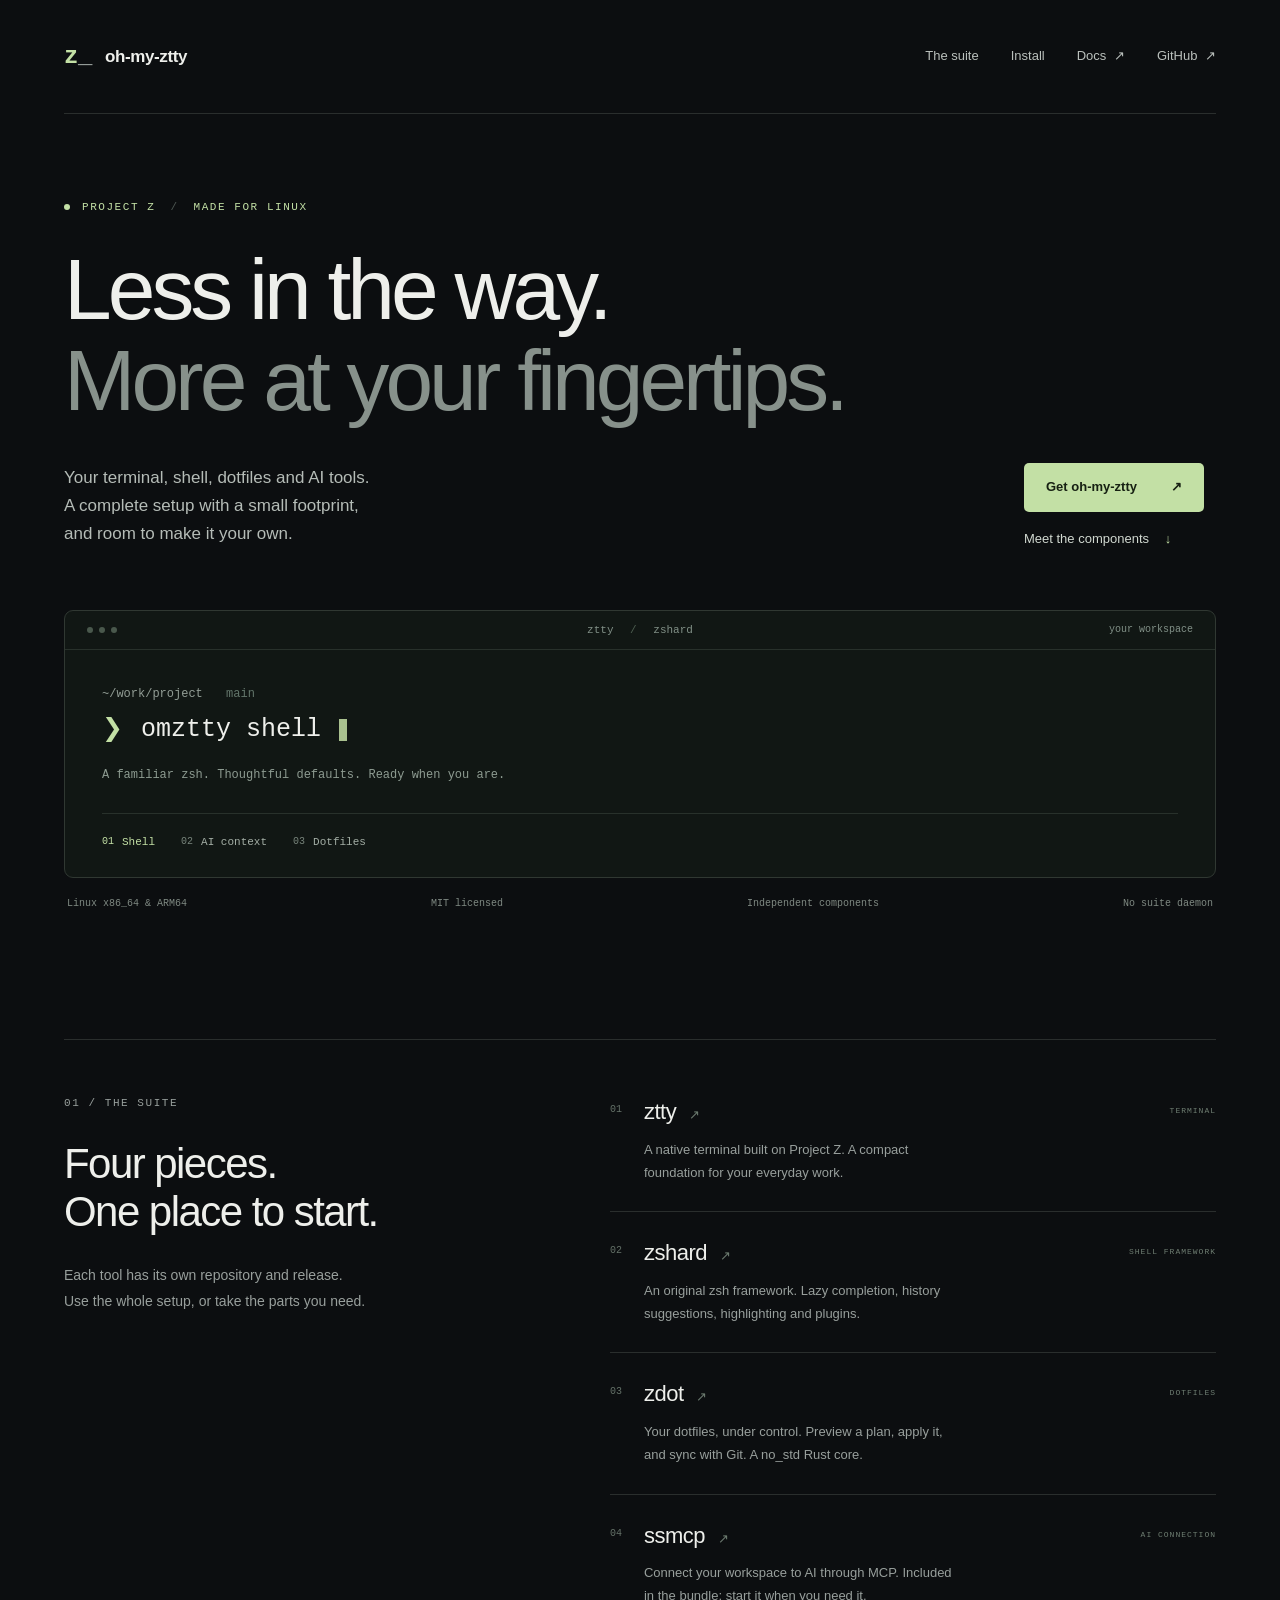
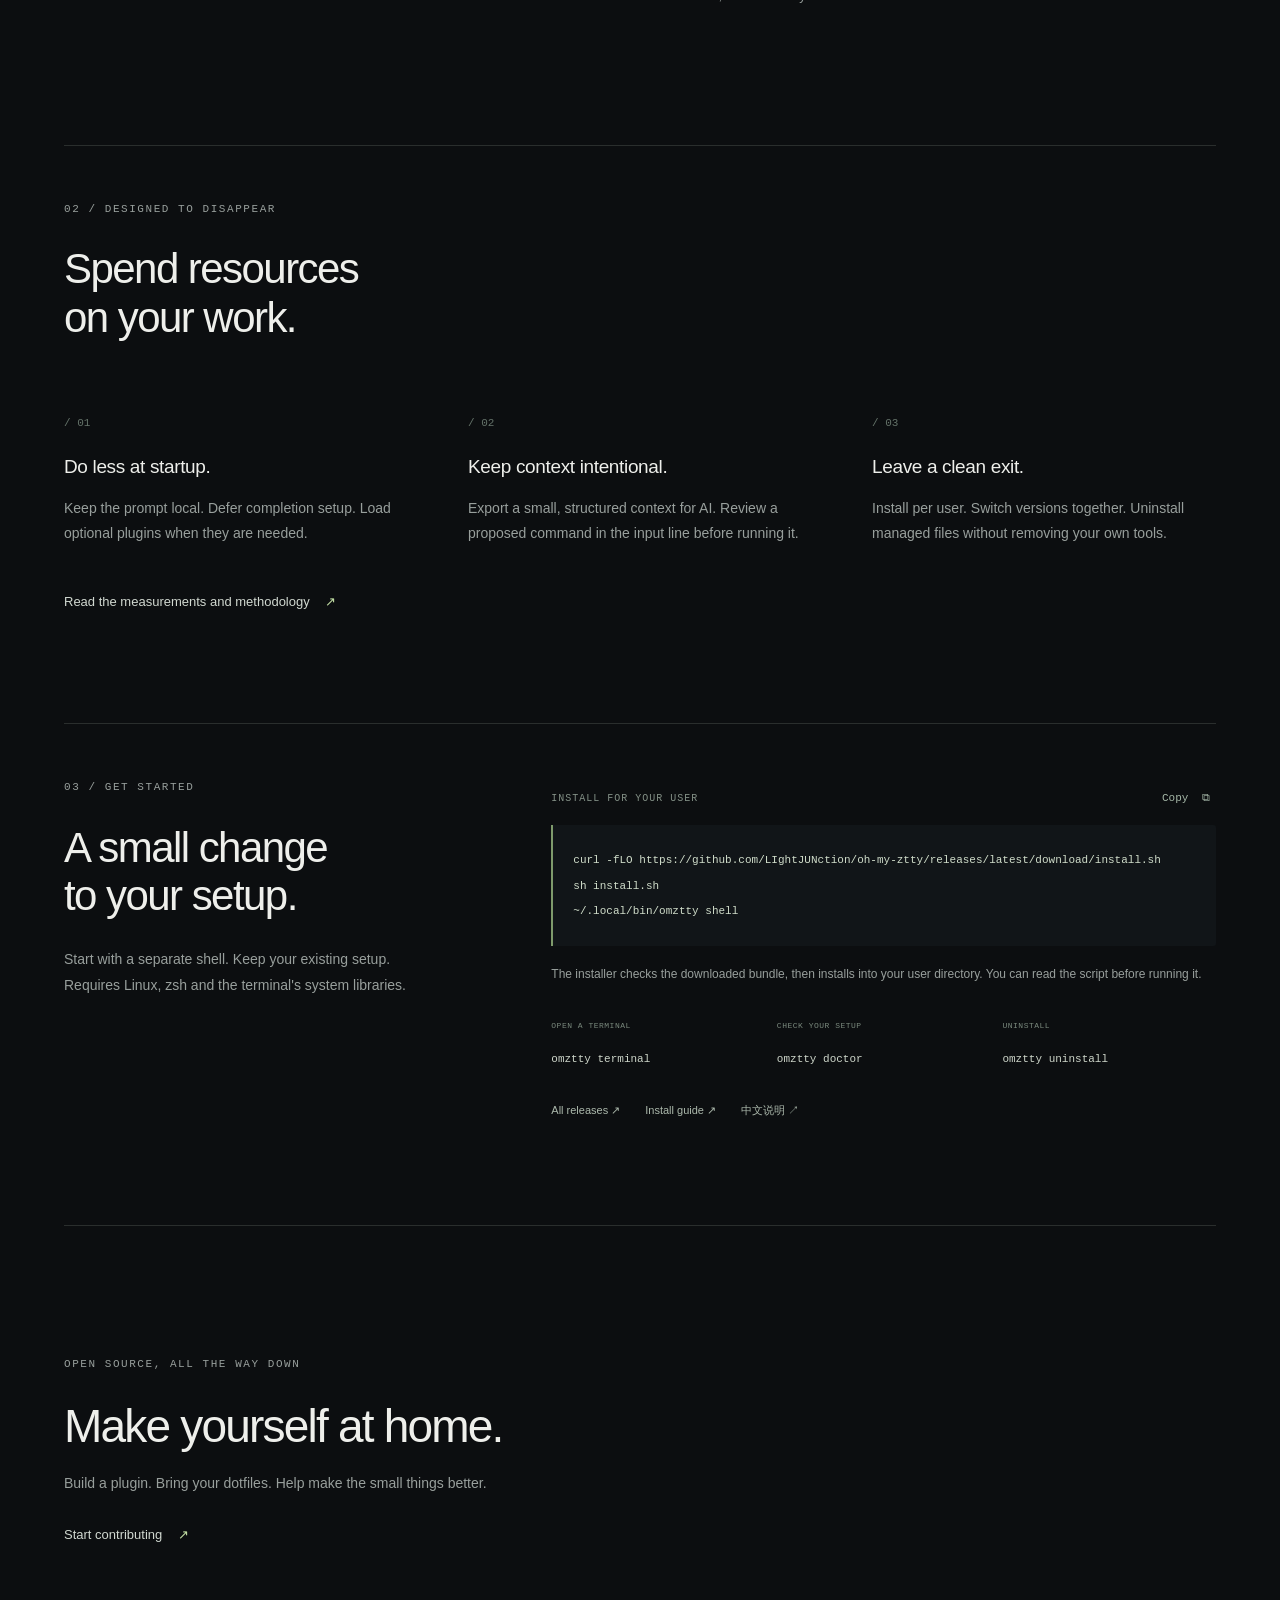
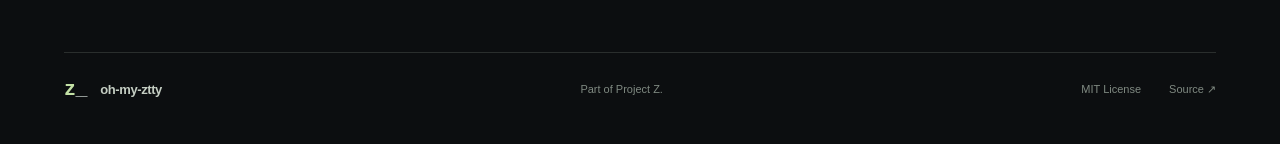
==== site/index.html @ bc2c0ed3 "feat: assemble versioned terminal suite with safe installer and website" ====
<!doctype html>
<html lang="en">
<head>
  <meta charset="utf-8">
  <meta name="viewport" content="width=device-width,initial-scale=1">
  <meta name="description" content="A complete, lean Linux terminal environment. ztty, zshard, zdot and ssmcp, assembled with care. Open source. Built on Project Z.">
  <meta name="theme-color" content="#0c0e10">
  <meta property="og:title" content="oh-my-ztty — Less in the way.">
  <meta property="og:description" content="Your terminal, shell, dotfiles and AI tools. One considered Linux setup.">
  <title>oh-my-ztty — Less in the way.</title>
  <link rel="icon" href="./favicon.svg" type="image/svg+xml">
  <link rel="stylesheet" href="./style.css">
  <script src="./app.js" defer></script>
</head>
<body>
<a class="skip" href="#main">Skip to content</a>
<div class="container">
  <header>
    <a class="brand" href="#" aria-label="oh-my-ztty home"><span class="mark" aria-hidden="true">z<span>_</span></span>oh-my-ztty</a>
    <nav aria-label="Main navigation">
      <a href="#components">The suite</a>
      <a href="#install">Install</a>
      <a href="https://github.com/LIghtJUNction/oh-my-ztty/tree/main/docs">Docs <span aria-hidden="true">↗</span></a>
      <a class="github" href="https://github.com/LIghtJUNction/oh-my-ztty">GitHub <span aria-hidden="true">↗</span></a>
    </nav>
  </header>
  <main id="main">
    <section class="hero" aria-labelledby="hero-title">
      <div class="eyebrow"><span class="status-dot"></span> PROJECT Z <span class="slash">/</span> MADE FOR LINUX</div>
      <h1 id="hero-title">Less in the way.<br><span>More at your fingertips.</span></h1>
      <div class="hero-bottom">
        <p class="lead">Your terminal, shell, dotfiles and AI tools.<br>A complete setup with a small footprint,<br>and room to make it your own.</p>
        <div class="hero-actions"><a class="button primary" href="#install">Get oh-my-ztty <span aria-hidden="true">↗</span></a><a class="text-link" href="#components">Meet the components <span aria-hidden="true">↓</span></a></div>
      </div>
      <div class="terminal" aria-label="Example terminal workflow">
        <div class="terminal-bar"><span><i></i><i></i><i></i></span><span>ztty <b>/</b> zshard</span><span class="terminal-tag">your workspace</span></div>
        <div class="terminal-body">
          <div class="terminal-label">~/work/project <span>main</span></div>
          <div class="terminal-line"><span class="prompt">❯</span><span id="demo-command">omztty shell</span><span class="cursor" aria-hidden="true"></span></div>
          <p id="demo-description">A familiar zsh. Thoughtful defaults. Ready when you are.</p>
          <div class="terminal-tabs" role="group" aria-label="Explore example workflows">
            <button type="button" aria-pressed="true" data-demo="shell">01 <span>Shell</span></button>
            <button type="button" aria-pressed="false" data-demo="ai">02 <span>AI context</span></button>
            <button type="button" aria-pressed="false" data-demo="dots">03 <span>Dotfiles</span></button>
          </div>
        </div>
      </div>
      <div class="micro-row"><span>Linux x86_64 &amp; ARM64</span><span>MIT licensed</span><span>Independent components</span><span>No suite daemon</span></div>
    </section>

    <section id="components" class="section" aria-labelledby="suite-title">
      <div class="section-heading"><p class="eyebrow">01 / THE SUITE</p><h2 id="suite-title">Four pieces.<br>One place to start.</h2><p>Each tool has its own repository and release.<br>Use the whole setup, or take the parts you need.</p></div>
      <div class="component-list">
        <a class="component" href="https://github.com/LIghtJUNction/ztty"><span class="component-num">01</span><div><h3>ztty <span>↗</span></h3><p>A native terminal built on Project Z. A compact foundation for your everyday work.</p></div><span class="component-kind">TERMINAL</span></a>
        <a class="component" href="https://github.com/LIghtJUNction/zshard"><span class="component-num">02</span><div><h3>zshard <span>↗</span></h3><p>An original zsh framework. Lazy completion, history suggestions, highlighting and plugins.</p></div><span class="component-kind">SHELL FRAMEWORK</span></a>
        <a class="component" href="https://github.com/LIghtJUNction/zdot"><span class="component-num">03</span><div><h3>zdot <span>↗</span></h3><p>Your dotfiles, under control. Preview a plan, apply it, and sync with Git. A no_std Rust core.</p></div><span class="component-kind">DOTFILES</span></a>
        <a class="component" href="https://github.com/LIghtJUNction/ssmcp"><span class="component-num">04</span><div><h3>ssmcp <span>↗</span></h3><p>Connect your workspace to AI through MCP. Included in the bundle; start it when you need it.</p></div><span class="component-kind">AI CONNECTION</span></a>
      </div>
    </section>

    <section class="section principles" aria-labelledby="principles-title">
      <div class="section-heading"><p class="eyebrow">02 / DESIGNED TO DISAPPEAR</p><h2 id="principles-title">Spend resources<br>on your work.</h2></div>
      <div class="principle-grid">
        <article><span class="small-index">/ 01</span><h3>Do less at startup.</h3><p>Keep the prompt local. Defer completion setup. Load optional plugins when they are needed.</p></article>
        <article><span class="small-index">/ 02</span><h3>Keep context intentional.</h3><p>Export a small, structured context for AI. Review a proposed command in the input line before running it.</p></article>
        <article><span class="small-index">/ 03</span><h3>Leave a clean exit.</h3><p>Install per user. Switch versions together. Uninstall managed files without removing your own tools.</p></article>
      </div>
      <a class="text-link evidence-link" href="https://github.com/LIghtJUNction/oh-my-ztty/blob/main/docs/performance.md">Read the measurements and methodology <span aria-hidden="true">↗</span></a>
    </section>

    <section class="section install-section" id="install" aria-labelledby="install-title">
      <div class="section-heading"><p class="eyebrow">03 / GET STARTED</p><h2 id="install-title">A small change<br>to your setup.</h2><p>Start with a separate shell. Keep your existing setup.<br>Requires Linux, zsh and the terminal's system libraries.</p></div>
      <div class="install-content">
        <div class="install-top"><span>INSTALL FOR YOUR USER</span><button class="copy" type="button" data-copy="install-command" aria-label="Copy installation commands">Copy <span aria-hidden="true">⧉</span></button></div>
        <pre id="install-command"><code>curl -fLO https://github.com/LIghtJUNction/oh-my-ztty/releases/latest/download/install.sh
sh install.sh
~/.local/bin/omztty shell</code></pre>
        <p class="install-note">The installer checks the downloaded bundle, then installs into your user directory. You can read the script before running it.</p>
        <div class="quick-commands">
          <div><span>OPEN A TERMINAL</span><code>omztty terminal</code></div>
          <div><span>CHECK YOUR SETUP</span><code>omztty doctor</code></div>
          <div><span>UNINSTALL</span><code>omztty uninstall</code></div>
        </div>
        <div class="install-links"><a href="https://github.com/LIghtJUNction/oh-my-ztty/releases">All releases ↗</a><a href="https://github.com/LIghtJUNction/oh-my-ztty/blob/main/docs/installation.md">Install guide ↗</a><a href="https://github.com/LIghtJUNction/oh-my-ztty/blob/main/README.zh-CN.md">中文说明 ↗</a></div>
        <p class="visually-hidden" id="copy-status" role="status" aria-live="polite"></p>
      </div>
    </section>

    <section class="closing"><p class="eyebrow">OPEN SOURCE, ALL THE WAY DOWN</p><h2>Make yourself at home.</h2><p>Build a plugin. Bring your dotfiles. Help make the small things better.</p><a class="text-link" href="https://github.com/LIghtJUNction/oh-my-ztty/blob/main/CONTRIBUTING.md">Start contributing <span aria-hidden="true">↗</span></a></section>
  </main>
  <footer><a class="brand" href="#"><span class="mark" aria-hidden="true">z<span>_</span></span>oh-my-ztty</a><span>Part of Project Z.</span><div><a href="https://github.com/LIghtJUNction/oh-my-ztty/blob/main/LICENSE">MIT License</a><a href="https://github.com/LIghtJUNction/oh-my-ztty">Source ↗</a></div></footer>
</div>
</body>
</html>
---- site/style.css ----
:root{color-scheme:dark;--bg:#0c0e10;--panel:#111518;--fg:#eeefeb;--muted:#989f9c;--accent:#c3e0a5;--line:#2a2e2d;--mono:ui-monospace,SFMono-Regular,Consolas,"Liberation Mono",monospace}
*{box-sizing:border-box}html{scroll-behavior:smooth;scroll-padding-top:36px}body{margin:0;background:var(--bg);color:var(--fg);font:16px/1.6 -apple-system,BlinkMacSystemFont,"Segoe UI",sans-serif;-webkit-font-smoothing:antialiased}a{color:inherit;text-decoration:none}button{font:inherit}button,a{-webkit-tap-highlight-color:transparent}a:focus-visible,button:focus-visible{outline:2px solid var(--accent);outline-offset:6px}.container{max-width:1280px;margin:auto;padding:0 64px}.skip{position:absolute;top:0;left:32px;transform:translateY(-120%);padding:12px 20px;background:var(--accent);color:var(--bg);z-index:10}.skip:focus{transform:translateY(0)}header{height:114px;display:flex;align-items:center;justify-content:space-between;border-bottom:1px solid var(--line)}.brand{display:flex;gap:13px;align-items:center;font-size:17px;font-weight:650;letter-spacing:-.4px}.mark{font:600 24px/1 var(--mono);color:var(--accent)}.mark span{color:var(--muted)}nav{display:flex;gap:32px;font-size:13px;color:#bac0bc}nav a:hover{color:var(--fg)}nav span{margin-left:4px}.hero{padding-top:85px}.eyebrow{font:11px/1.5 var(--mono);font-weight:500;letter-spacing:1.55px;color:var(--muted);margin:0 0 28px}.hero .eyebrow{display:flex;align-items:center;gap:12px;color:var(--accent)}.status-dot{width:6px;height:6px;border-radius:50%;background:var(--accent);display:inline-block}.slash{color:#4e5753;margin:0 3px}h1{font-size:clamp(48px,6.7vw,88px);line-height:1.07;letter-spacing:-4px;font-weight:470;margin:0}h1 span{color:#87918b}.hero-bottom{display:flex;justify-content:space-between;align-items:center;margin-top:36px}.lead{font-size:17px;color:#b5bcb7;line-height:1.65;margin:0}.hero-actions{display:flex;flex-direction:column;align-items:flex-start;gap:17px;padding-right:12px}.button{display:inline-flex;justify-content:space-between;align-items:center;gap:34px;padding:14px 22px;border-radius:5px;font-size:13px;font-weight:650}.primary{background:var(--accent);color:#172113}.primary:hover{background:#d1edb5}.text-link{font-size:13px;color:#d1d8d0}.text-link span{margin-left:12px;color:var(--accent)}.text-link:hover{color:var(--accent)}.terminal{margin-top:60px;border:1px solid #303832;border-radius:9px;overflow:hidden;background:#111714}.terminal-bar{padding:13px 22px;display:flex;align-items:center;justify-content:space-between;gap:10px;border-bottom:1px solid #28312b;font:11px var(--mono);color:#819087}.terminal-bar>span:first-child{display:flex;gap:6px;flex:1}.terminal-bar>span:last-child{flex:1;text-align:right}.terminal-bar i{width:6px;height:6px;border-radius:50%;background:#49584c}.terminal-bar b{font-weight:400;color:#4e5f51;margin:0 10px}.terminal-tag{font-size:10px}.terminal-body{padding:37px 37px 22px;min-height:215px}.terminal-label{font:12px var(--mono);color:#929d95}.terminal-label>span{color:#63766b;margin-left:16px}.terminal-line{display:flex;gap:18px;align-items:center;font:clamp(17px,2vw,25px)/1.6 var(--mono);margin-top:9px;min-height:40px}.prompt{color:var(--accent)}.cursor{display:inline-block;width:8px;height:22px;background:var(--accent);opacity:.85}.terminal-body>p{font:12px/1.7 var(--mono);color:#8d9b91;margin:15px 0 27px;min-height:21px}.terminal-tabs{display:flex;gap:26px;border-top:1px solid #28312b;padding-top:16px}.terminal-tabs button{border:0;background:transparent;color:#77847b;font:10px/1.6 var(--mono);cursor:pointer;display:flex;gap:8px;padding:4px 0}.terminal-tabs button span{color:#a4afa6;font-size:11px}.terminal-tabs button[aria-pressed=true],.terminal-tabs button[aria-pressed=true] span{color:var(--accent)}.micro-row{display:flex;justify-content:space-between;color:#7f8982;font:10px var(--mono);padding:20px 3px}.section{margin-top:110px;padding-top:55px;border-top:1px solid var(--line);display:grid;grid-template-columns:1fr 1.26fr;gap:65px}.section-heading h2,h2{font-size:42px;line-height:1.16;font-weight:450;letter-spacing:-1.55px;margin:0 0 26px}.section-heading>p:last-child{color:var(--muted);font-size:14px;line-height:1.85}.component{display:flex;gap:22px;align-items:flex-start;padding:27px 0;border-bottom:1px solid var(--line)}.component:first-child{padding-top:3px}.component:last-child{border-bottom:0}.component-num{font:10px var(--mono);color:#647168;padding-top:6px}.component h3{font-size:22px;line-height:1.3;font-weight:500;letter-spacing:-.5px;margin:0 0 12px}.component h3>span{font-size:13px;color:#6c7b6f;margin-left:7px}.component:hover h3,.component:hover h3>span{color:var(--accent)}.component p{font-size:13px;color:var(--muted);line-height:1.75;margin:0;max-width:310px}.component-kind{font:8px/1.6 var(--mono);letter-spacing:1px;color:#6f7e72;white-space:nowrap;margin-left:auto;padding-top:7px;min-width:74px;text-align:right}.principles{grid-template-columns:1fr}.principle-grid{display:grid;grid-template-columns:repeat(3,1fr);gap:60px}.small-index{color:#647269;font:11px var(--mono)}.principle-grid h3{font-size:19px;font-weight:450;letter-spacing:-.35px;margin:19px 0 13px}.principle-grid p{font-size:14px;line-height:1.85;color:var(--muted);margin:0}.principles .section-heading h2{margin-bottom:0}.evidence-link{margin-top:-20px}.install-section{grid-template-columns:.9fr 1.4fr;gap:60px}.install-content{padding-top:7px;min-width:0}.install-top{display:flex;justify-content:space-between;align-items:center;color:#849187;font:10px var(--mono);letter-spacing:1px}.copy{background:transparent;border:0;color:#a6b8a8;font:11px var(--mono);cursor:pointer;padding:6px;letter-spacing:0}.copy:hover{color:var(--accent)}.copy span{margin-left:7px}pre{margin:15px 0 18px;padding:22px 20px;background:var(--panel);border-left:2px solid #7e9a6b;border-radius:0 3px 3px 0;overflow-x:auto;white-space:pre-wrap;overflow-wrap:anywhere}pre code{font:11px/2 var(--mono);color:#d0ddca}.install-note{font-size:12px;color:var(--muted);line-height:1.8}.quick-commands{display:grid;grid-template-columns:repeat(3,1fr);gap:12px;margin:35px 0 32px}.quick-commands span{display:block;font:8px/1.5 var(--mono);letter-spacing:.5px;color:#7a897d;margin-bottom:12px}.quick-commands code{font:11px var(--mono);color:#ced6ca}.install-links{display:flex;gap:25px;font-size:11px;color:#acb9ac}.install-links a:hover{color:var(--accent)}.closing{padding:130px 0 105px;border-top:1px solid var(--line);margin-top:105px}.closing h2{font-size:46px;letter-spacing:-1.8px;margin:0 0 18px}.closing p:not(.eyebrow){font-size:14px;color:var(--muted);margin:0 0 27px}footer{padding:27px 0 42px;border-top:1px solid var(--line);display:flex;align-items:center;justify-content:space-between;color:#7f8981;font-size:11px}footer .brand{color:#c4cdc2;font-size:13px}footer .mark{font-size:20px}footer>div{display:flex;gap:28px}.visually-hidden{position:absolute;width:1px;height:1px;padding:0;margin:-1px;overflow:hidden;clip:rect(0,0,0,0);white-space:nowrap;border:0}
@media(min-width:1440px){.container{max-width:1320px;padding:0 70px}.hero{padding-top:100px}h1{font-size:88px}}
@media(max-width:1000px){.container{padding:0 36px}header{height:94px}h1{letter-spacing:-2.8px}.hero{padding-top:65px}.section{gap:38px;grid-template-columns:1fr 1.35fr}.component-kind{display:none}.principles{grid-template-columns:1fr}.principle-grid{gap:30px}.install-section{grid-template-columns:1fr;gap:22px}.install-section .section-heading br{display:none}.quick-commands{max-width:540px}nav{gap:22px}.terminal-body{padding:32px 28px 18px}}
@media(max-width:640px){.container{padding:0 23px}header{height:86px}.brand{font-size:15px;gap:9px}.mark{font-size:22px}nav{gap:18px;font-size:12px}nav>a:first-child,nav>a:nth-child(3){display:none}.hero{padding-top:58px}.hero .eyebrow{font-size:9px;letter-spacing:1.3px;margin-bottom:28px}h1{font-size:49px;line-height:1.08;letter-spacing:-2.4px}h1 span{font-size:44px}.hero-bottom{display:block;margin-top:28px}.lead{font-size:15px}.hero-actions{margin-top:28px;flex-direction:row;align-items:center;gap:20px}.button{font-size:12px;gap:18px;padding:13px 17px}.hero-actions .text-link{font-size:11px;max-width:104px;line-height:1.5}.hero-actions .text-link span{margin-left:5px}.terminal{margin-top:40px}.terminal-bar{padding:12px 15px;font-size:10px}.terminal-tag{visibility:hidden;font-size:8px}.terminal-body{padding:26px 18px 15px;min-height:230px}.terminal-label{font-size:10px}.terminal-line{font-size:16px;gap:12px}.cursor{width:6px;height:17px}.terminal-body>p{font-size:10px;min-height:34px;line-height:1.7}.terminal-tabs{gap:22px}.terminal-tabs button,.terminal-tabs button span{font-size:9px}.micro-row{flex-wrap:wrap;justify-content:flex-start;gap:12px 24px;font-size:9px;line-height:1.7;padding-top:16px}.section{margin-top:72px;padding-top:38px;display:block}.section-heading h2,h2{font-size:36px;letter-spacing:-1.3px}.section-heading .eyebrow{font-size:9px;margin-bottom:22px}.section-heading>p:last-child{font-size:13px}.component-list{margin-top:38px}.component{gap:18px;padding:25px 0}.component h3{font-size:22px}.component p{font-size:13px;max-width:100%}.component-num{padding-top:7px}.principle-grid{display:block;margin-top:38px}.principle-grid article{margin-bottom:33px}.principle-grid h3{margin:10px 0 10px;font-size:20px}.principle-grid p{font-size:13px;max-width:350px}.evidence-link{display:block;margin-top:36px;font-size:12px}.install-content{margin-top:27px}.quick-commands{gap:9px}.quick-commands span{font-size:7px}.quick-commands code{font-size:9px}.install-links{font-size:10px;gap:18px;flex-wrap:wrap}pre{padding:17px 15px}pre code{font-size:10px;line-height:2}.closing{padding:74px 0;margin-top:78px}.closing .eyebrow{font-size:9px}.closing h2{font-size:35px;letter-spacing:-1.2px}.closing p:not(.eyebrow){font-size:13px;max-width:300px}footer{flex-wrap:wrap;gap:24px;padding:28px 0 32px}footer>span{display:none}footer>div{font-size:10px;gap:20px}}
@media(prefers-reduced-motion:reduce){html{scroll-behavior:auto}}
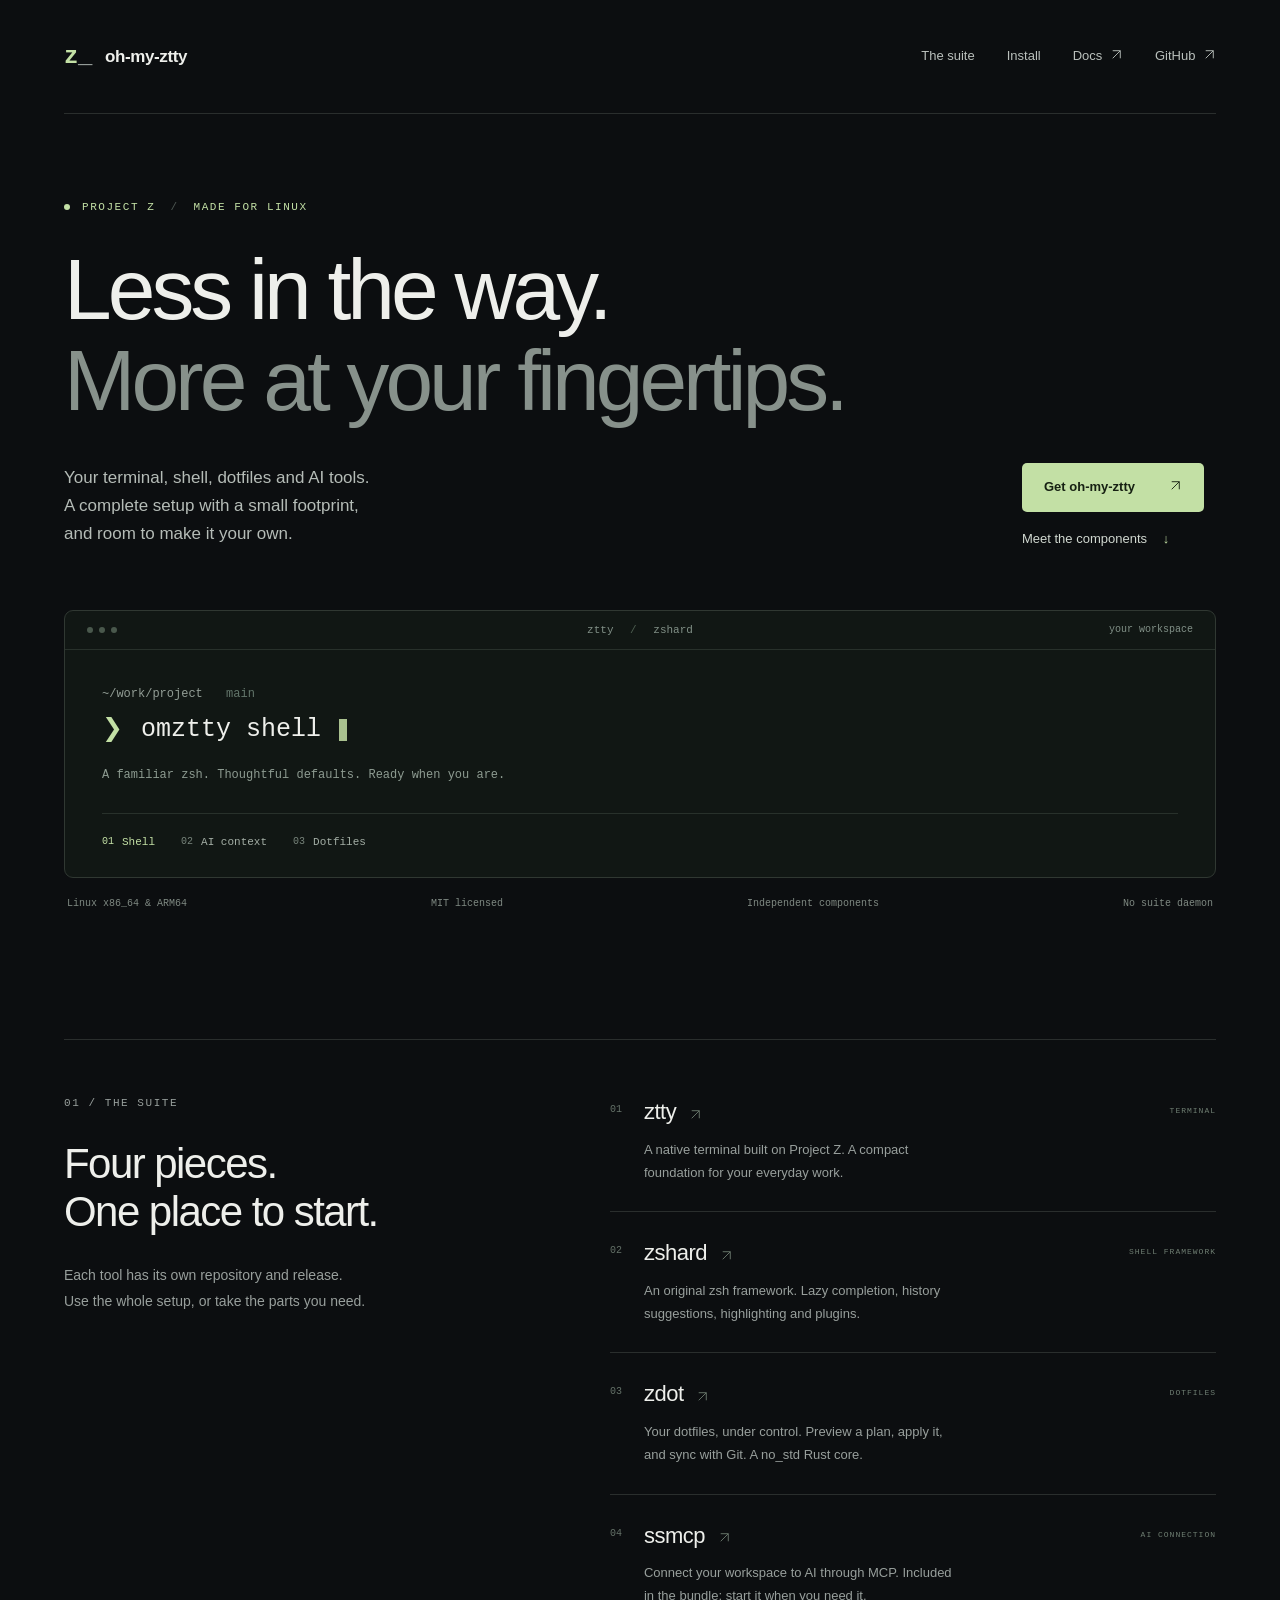
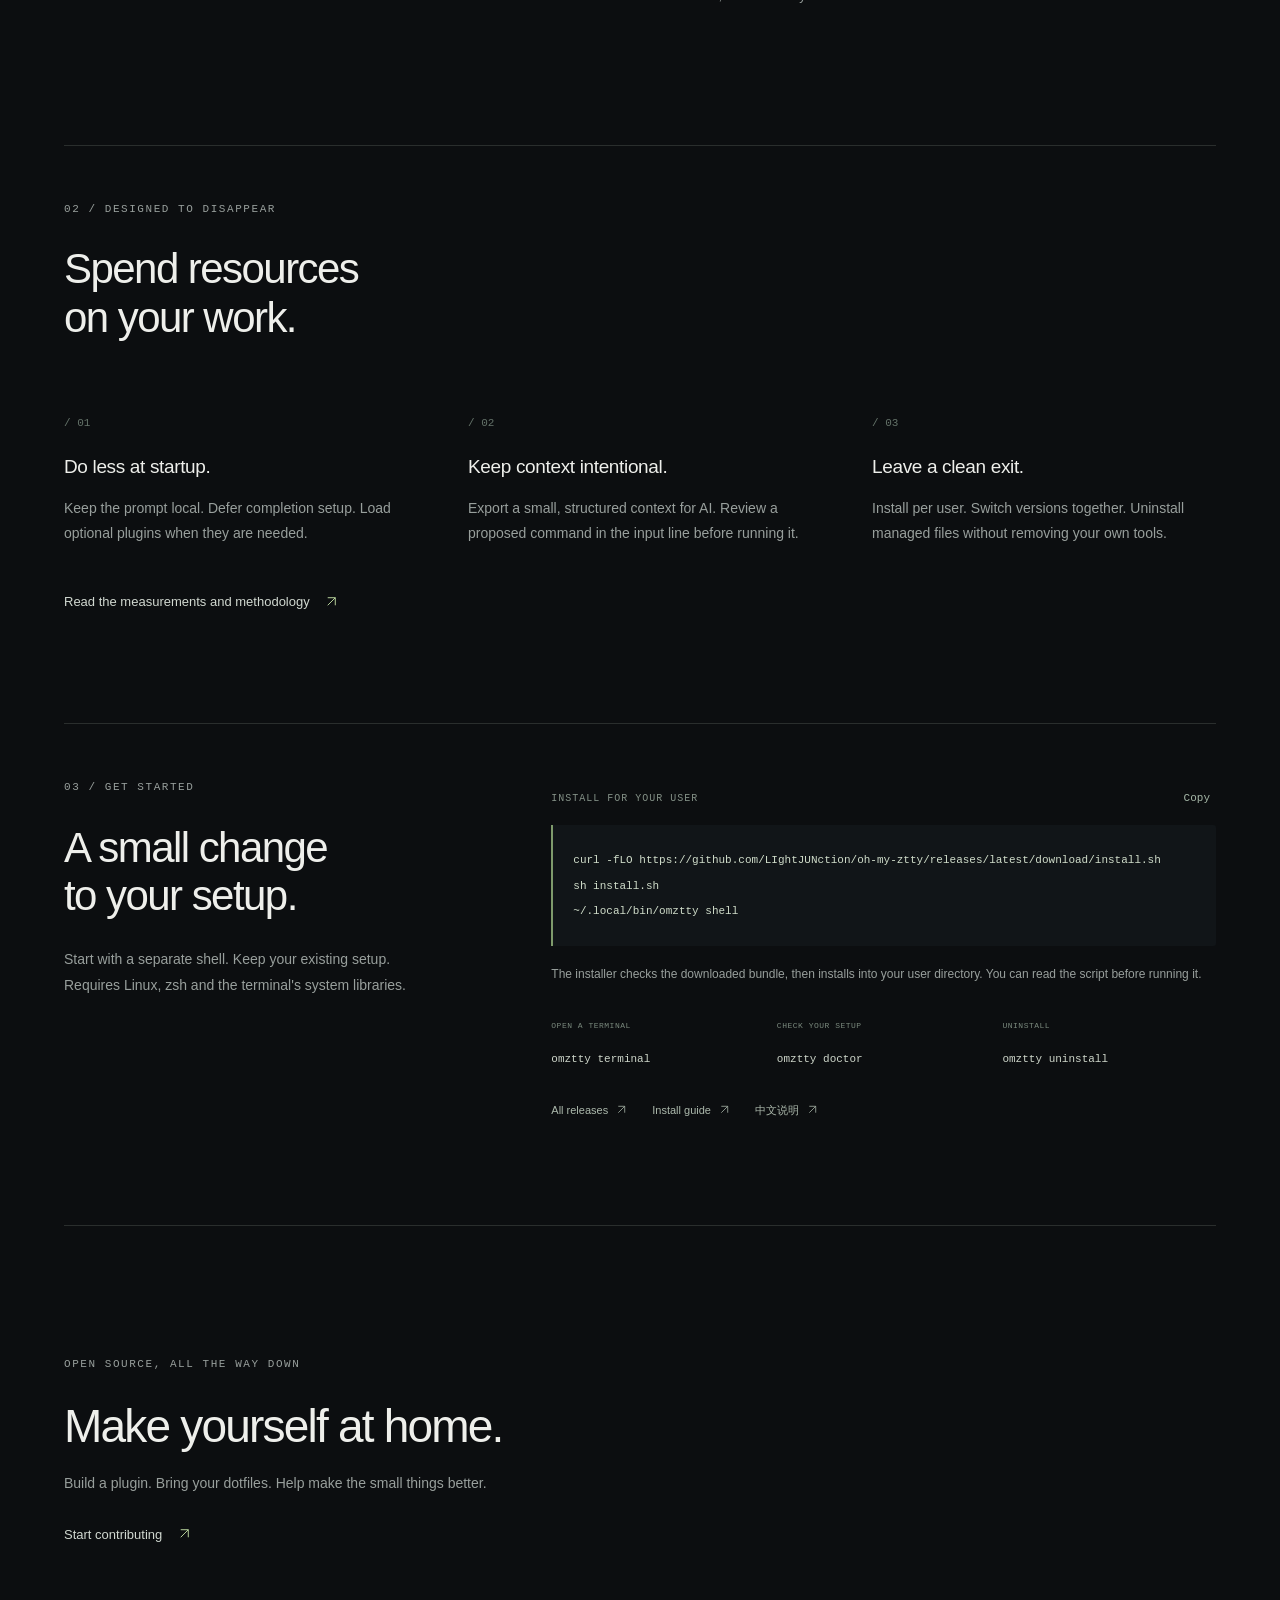
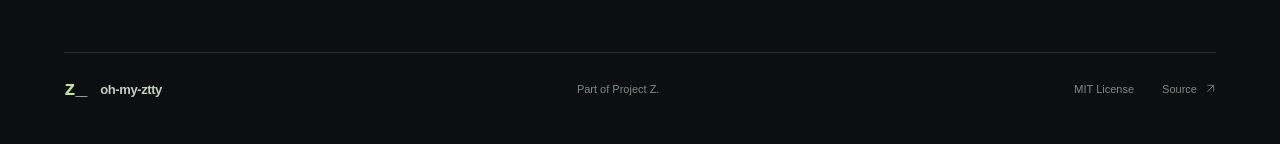
==== commit afa82766: "feat: integrate no_std dotfiles and shell framework with coordinated releases" ====
--- a/site/index.html
+++ b/site/index.html
@@ -20,8 +20,8 @@
     <nav aria-label="Main navigation">
       <a href="#components">The suite</a>
       <a href="#install">Install</a>
-      <a href="https://github.com/LIghtJUNction/oh-my-ztty/tree/main/docs">Docs <span aria-hidden="true">↗</span></a>
-      <a class="github" href="https://github.com/LIghtJUNction/oh-my-ztty">GitHub <span aria-hidden="true">↗</span></a>
+      <a href="https://github.com/LIghtJUNction/oh-my-ztty/tree/main/docs">Docs <span aria-hidden="true"><svg class="icon" viewBox="0 0 24 24" aria-hidden="true" fill="none" stroke="currentColor" stroke-width="1.7"><path d="M5 19 19 5M5 5h14v14"/></svg></span></a>
+      <a class="github" href="https://github.com/LIghtJUNction/oh-my-ztty">GitHub <span aria-hidden="true"><svg class="icon" viewBox="0 0 24 24" aria-hidden="true" fill="none" stroke="currentColor" stroke-width="1.7"><path d="M5 19 19 5M5 5h14v14"/></svg></span></a>
     </nav>
   </header>
   <main id="main">
@@ -30,7 +30,7 @@
       <h1 id="hero-title">Less in the way.<br><span>More at your fingertips.</span></h1>
       <div class="hero-bottom">
         <p class="lead">Your terminal, shell, dotfiles and AI tools.<br>A complete setup with a small footprint,<br>and room to make it your own.</p>
-        <div class="hero-actions"><a class="button primary" href="#install">Get oh-my-ztty <span aria-hidden="true">↗</span></a><a class="text-link" href="#components">Meet the components <span aria-hidden="true">↓</span></a></div>
+        <div class="hero-actions"><a class="button primary" href="#install">Get oh-my-ztty <span aria-hidden="true"><svg class="icon" viewBox="0 0 24 24" aria-hidden="true" fill="none" stroke="currentColor" stroke-width="1.7"><path d="M5 19 19 5M5 5h14v14"/></svg></span></a><a class="text-link" href="#components">Meet the components <span aria-hidden="true">↓</span></a></div>
       </div>
       <div class="terminal" aria-label="Example terminal workflow">
         <div class="terminal-bar"><span><i></i><i></i><i></i></span><span>ztty <b>/</b> zshard</span><span class="terminal-tag">your workspace</span></div>
@@ -51,10 +51,10 @@
     <section id="components" class="section" aria-labelledby="suite-title">
       <div class="section-heading"><p class="eyebrow">01 / THE SUITE</p><h2 id="suite-title">Four pieces.<br>One place to start.</h2><p>Each tool has its own repository and release.<br>Use the whole setup, or take the parts you need.</p></div>
       <div class="component-list">
-        <a class="component" href="https://github.com/LIghtJUNction/ztty"><span class="component-num">01</span><div><h3>ztty <span>↗</span></h3><p>A native terminal built on Project Z. A compact foundation for your everyday work.</p></div><span class="component-kind">TERMINAL</span></a>
-        <a class="component" href="https://github.com/LIghtJUNction/zshard"><span class="component-num">02</span><div><h3>zshard <span>↗</span></h3><p>An original zsh framework. Lazy completion, history suggestions, highlighting and plugins.</p></div><span class="component-kind">SHELL FRAMEWORK</span></a>
-        <a class="component" href="https://github.com/LIghtJUNction/zdot"><span class="component-num">03</span><div><h3>zdot <span>↗</span></h3><p>Your dotfiles, under control. Preview a plan, apply it, and sync with Git. A no_std Rust core.</p></div><span class="component-kind">DOTFILES</span></a>
-        <a class="component" href="https://github.com/LIghtJUNction/ssmcp"><span class="component-num">04</span><div><h3>ssmcp <span>↗</span></h3><p>Connect your workspace to AI through MCP. Included in the bundle; start it when you need it.</p></div><span class="component-kind">AI CONNECTION</span></a>
+        <a class="component" href="https://github.com/LIghtJUNction/ztty"><span class="component-num">01</span><div><h3>ztty <span><svg class="icon" viewBox="0 0 24 24" aria-hidden="true" fill="none" stroke="currentColor" stroke-width="1.7"><path d="M5 19 19 5M5 5h14v14"/></svg></span></h3><p>A native terminal built on Project Z. A compact foundation for your everyday work.</p></div><span class="component-kind">TERMINAL</span></a>
+        <a class="component" href="https://github.com/LIghtJUNction/zshard"><span class="component-num">02</span><div><h3>zshard <span><svg class="icon" viewBox="0 0 24 24" aria-hidden="true" fill="none" stroke="currentColor" stroke-width="1.7"><path d="M5 19 19 5M5 5h14v14"/></svg></span></h3><p>An original zsh framework. Lazy completion, history suggestions, highlighting and plugins.</p></div><span class="component-kind">SHELL FRAMEWORK</span></a>
+        <a class="component" href="https://github.com/LIghtJUNction/zdot"><span class="component-num">03</span><div><h3>zdot <span><svg class="icon" viewBox="0 0 24 24" aria-hidden="true" fill="none" stroke="currentColor" stroke-width="1.7"><path d="M5 19 19 5M5 5h14v14"/></svg></span></h3><p>Your dotfiles, under control. Preview a plan, apply it, and sync with Git. A no_std Rust core.</p></div><span class="component-kind">DOTFILES</span></a>
+        <a class="component" href="https://github.com/LIghtJUNction/ssmcp"><span class="component-num">04</span><div><h3>ssmcp <span><svg class="icon" viewBox="0 0 24 24" aria-hidden="true" fill="none" stroke="currentColor" stroke-width="1.7"><path d="M5 19 19 5M5 5h14v14"/></svg></span></h3><p>Connect your workspace to AI through MCP. Included in the bundle; start it when you need it.</p></div><span class="component-kind">AI CONNECTION</span></a>
       </div>
     </section>
 
@@ -65,13 +65,13 @@
         <article><span class="small-index">/ 02</span><h3>Keep context intentional.</h3><p>Export a small, structured context for AI. Review a proposed command in the input line before running it.</p></article>
         <article><span class="small-index">/ 03</span><h3>Leave a clean exit.</h3><p>Install per user. Switch versions together. Uninstall managed files without removing your own tools.</p></article>
       </div>
-      <a class="text-link evidence-link" href="https://github.com/LIghtJUNction/oh-my-ztty/blob/main/docs/performance.md">Read the measurements and methodology <span aria-hidden="true">↗</span></a>
+      <a class="text-link evidence-link" href="https://github.com/LIghtJUNction/oh-my-ztty/blob/main/docs/performance.md">Read the measurements and methodology <span aria-hidden="true"><svg class="icon" viewBox="0 0 24 24" aria-hidden="true" fill="none" stroke="currentColor" stroke-width="1.7"><path d="M5 19 19 5M5 5h14v14"/></svg></span></a>
     </section>
 
     <section class="section install-section" id="install" aria-labelledby="install-title">
-      <div class="section-heading"><p class="eyebrow">03 / GET STARTED</p><h2 id="install-title">A small change<br>to your setup.</h2><p>Start with a separate shell. Keep your existing setup.<br>Requires Linux, zsh and the terminal's system libraries.</p></div>
+      <div class="section-heading"><p class="eyebrow">03 / GET STARTED</p><h2 id="install-title">A small change<br> to your setup.</h2><p>Start with a separate shell. Keep your existing setup.<br> Requires Linux, zsh and the terminal's system libraries.</p></div>
       <div class="install-content">
-        <div class="install-top"><span>INSTALL FOR YOUR USER</span><button class="copy" type="button" data-copy="install-command" aria-label="Copy installation commands">Copy <span aria-hidden="true">⧉</span></button></div>
+        <div class="install-top"><span>INSTALL FOR YOUR USER</span><button class="copy" type="button" data-copy="install-command" aria-label="Copy installation commands">Copy</button></div>
         <pre id="install-command"><code>curl -fLO https://github.com/LIghtJUNction/oh-my-ztty/releases/latest/download/install.sh
 sh install.sh
 ~/.local/bin/omztty shell</code></pre>
@@ -81,14 +81,14 @@
           <div><span>CHECK YOUR SETUP</span><code>omztty doctor</code></div>
           <div><span>UNINSTALL</span><code>omztty uninstall</code></div>
         </div>
-        <div class="install-links"><a href="https://github.com/LIghtJUNction/oh-my-ztty/releases">All releases ↗</a><a href="https://github.com/LIghtJUNction/oh-my-ztty/blob/main/docs/installation.md">Install guide ↗</a><a href="https://github.com/LIghtJUNction/oh-my-ztty/blob/main/README.zh-CN.md">中文说明 ↗</a></div>
+        <div class="install-links"><a href="https://github.com/LIghtJUNction/oh-my-ztty/releases">All releases <svg class="icon" viewBox="0 0 24 24" aria-hidden="true" fill="none" stroke="currentColor" stroke-width="1.7"><path d="M5 19 19 5M5 5h14v14"/></svg></a><a href="https://github.com/LIghtJUNction/oh-my-ztty/blob/main/docs/installation.md">Install guide <svg class="icon" viewBox="0 0 24 24" aria-hidden="true" fill="none" stroke="currentColor" stroke-width="1.7"><path d="M5 19 19 5M5 5h14v14"/></svg></a><a href="https://github.com/LIghtJUNction/oh-my-ztty/blob/main/README.zh-CN.md">中文说明 <svg class="icon" viewBox="0 0 24 24" aria-hidden="true" fill="none" stroke="currentColor" stroke-width="1.7"><path d="M5 19 19 5M5 5h14v14"/></svg></a></div>
         <p class="visually-hidden" id="copy-status" role="status" aria-live="polite"></p>
       </div>
     </section>
 
-    <section class="closing"><p class="eyebrow">OPEN SOURCE, ALL THE WAY DOWN</p><h2>Make yourself at home.</h2><p>Build a plugin. Bring your dotfiles. Help make the small things better.</p><a class="text-link" href="https://github.com/LIghtJUNction/oh-my-ztty/blob/main/CONTRIBUTING.md">Start contributing <span aria-hidden="true">↗</span></a></section>
+    <section class="closing"><p class="eyebrow">OPEN SOURCE, ALL THE WAY DOWN</p><h2>Make yourself at home.</h2><p>Build a plugin. Bring your dotfiles. Help make the small things better.</p><a class="text-link" href="https://github.com/LIghtJUNction/oh-my-ztty/blob/main/CONTRIBUTING.md">Start contributing <span aria-hidden="true"><svg class="icon" viewBox="0 0 24 24" aria-hidden="true" fill="none" stroke="currentColor" stroke-width="1.7"><path d="M5 19 19 5M5 5h14v14"/></svg></span></a></section>
   </main>
-  <footer><a class="brand" href="#"><span class="mark" aria-hidden="true">z<span>_</span></span>oh-my-ztty</a><span>Part of Project Z.</span><div><a href="https://github.com/LIghtJUNction/oh-my-ztty/blob/main/LICENSE">MIT License</a><a href="https://github.com/LIghtJUNction/oh-my-ztty">Source ↗</a></div></footer>
+  <footer><a class="brand" href="#"><span class="mark" aria-hidden="true">z<span>_</span></span>oh-my-ztty</a><span>Part of Project Z.</span><div><a href="https://github.com/LIghtJUNction/oh-my-ztty/blob/main/LICENSE">MIT License</a><a href="https://github.com/LIghtJUNction/oh-my-ztty">Source <svg class="icon" viewBox="0 0 24 24" aria-hidden="true" fill="none" stroke="currentColor" stroke-width="1.7"><path d="M5 19 19 5M5 5h14v14"/></svg></a></div></footer>
 </div>
 </body>
 </html>
--- a/site/style.css
+++ b/site/style.css
@@ -4,3 +4,5 @@
 @media(max-width:1000px){.container{padding:0 36px}header{height:94px}h1{letter-spacing:-2.8px}.hero{padding-top:65px}.section{gap:38px;grid-template-columns:1fr 1.35fr}.component-kind{display:none}.principles{grid-template-columns:1fr}.principle-grid{gap:30px}.install-section{grid-template-columns:1fr;gap:22px}.install-section .section-heading br{display:none}.quick-commands{max-width:540px}nav{gap:22px}.terminal-body{padding:32px 28px 18px}}
 @media(max-width:640px){.container{padding:0 23px}header{height:86px}.brand{font-size:15px;gap:9px}.mark{font-size:22px}nav{gap:18px;font-size:12px}nav>a:first-child,nav>a:nth-child(3){display:none}.hero{padding-top:58px}.hero .eyebrow{font-size:9px;letter-spacing:1.3px;margin-bottom:28px}h1{font-size:49px;line-height:1.08;letter-spacing:-2.4px}h1 span{font-size:44px}.hero-bottom{display:block;margin-top:28px}.lead{font-size:15px}.hero-actions{margin-top:28px;flex-direction:row;align-items:center;gap:20px}.button{font-size:12px;gap:18px;padding:13px 17px}.hero-actions .text-link{font-size:11px;max-width:104px;line-height:1.5}.hero-actions .text-link span{margin-left:5px}.terminal{margin-top:40px}.terminal-bar{padding:12px 15px;font-size:10px}.terminal-tag{visibility:hidden;font-size:8px}.terminal-body{padding:26px 18px 15px;min-height:230px}.terminal-label{font-size:10px}.terminal-line{font-size:16px;gap:12px}.cursor{width:6px;height:17px}.terminal-body>p{font-size:10px;min-height:34px;line-height:1.7}.terminal-tabs{gap:22px}.terminal-tabs button,.terminal-tabs button span{font-size:9px}.micro-row{flex-wrap:wrap;justify-content:flex-start;gap:12px 24px;font-size:9px;line-height:1.7;padding-top:16px}.section{margin-top:72px;padding-top:38px;display:block}.section-heading h2,h2{font-size:36px;letter-spacing:-1.3px}.section-heading .eyebrow{font-size:9px;margin-bottom:22px}.section-heading>p:last-child{font-size:13px}.component-list{margin-top:38px}.component{gap:18px;padding:25px 0}.component h3{font-size:22px}.component p{font-size:13px;max-width:100%}.component-num{padding-top:7px}.principle-grid{display:block;margin-top:38px}.principle-grid article{margin-bottom:33px}.principle-grid h3{margin:10px 0 10px;font-size:20px}.principle-grid p{font-size:13px;max-width:350px}.evidence-link{display:block;margin-top:36px;font-size:12px}.install-content{margin-top:27px}.quick-commands{gap:9px}.quick-commands span{font-size:7px}.quick-commands code{font-size:9px}.install-links{font-size:10px;gap:18px;flex-wrap:wrap}pre{padding:17px 15px}pre code{font-size:10px;line-height:2}.closing{padding:74px 0;margin-top:78px}.closing .eyebrow{font-size:9px}.closing h2{font-size:35px;letter-spacing:-1.2px}.closing p:not(.eyebrow){font-size:13px;max-width:300px}footer{flex-wrap:wrap;gap:24px;padding:28px 0 32px}footer>span{display:none}footer>div{font-size:10px;gap:20px}}
 @media(prefers-reduced-motion:reduce){html{scroll-behavior:auto}}
+
+.icon{display:inline-block;width:1em;height:1em;vertical-align:-.1em;flex:none}a>.icon{margin-left:5px}.button>.icon{width:16px;height:16px}.install-section .section-heading br::after{content:" "}
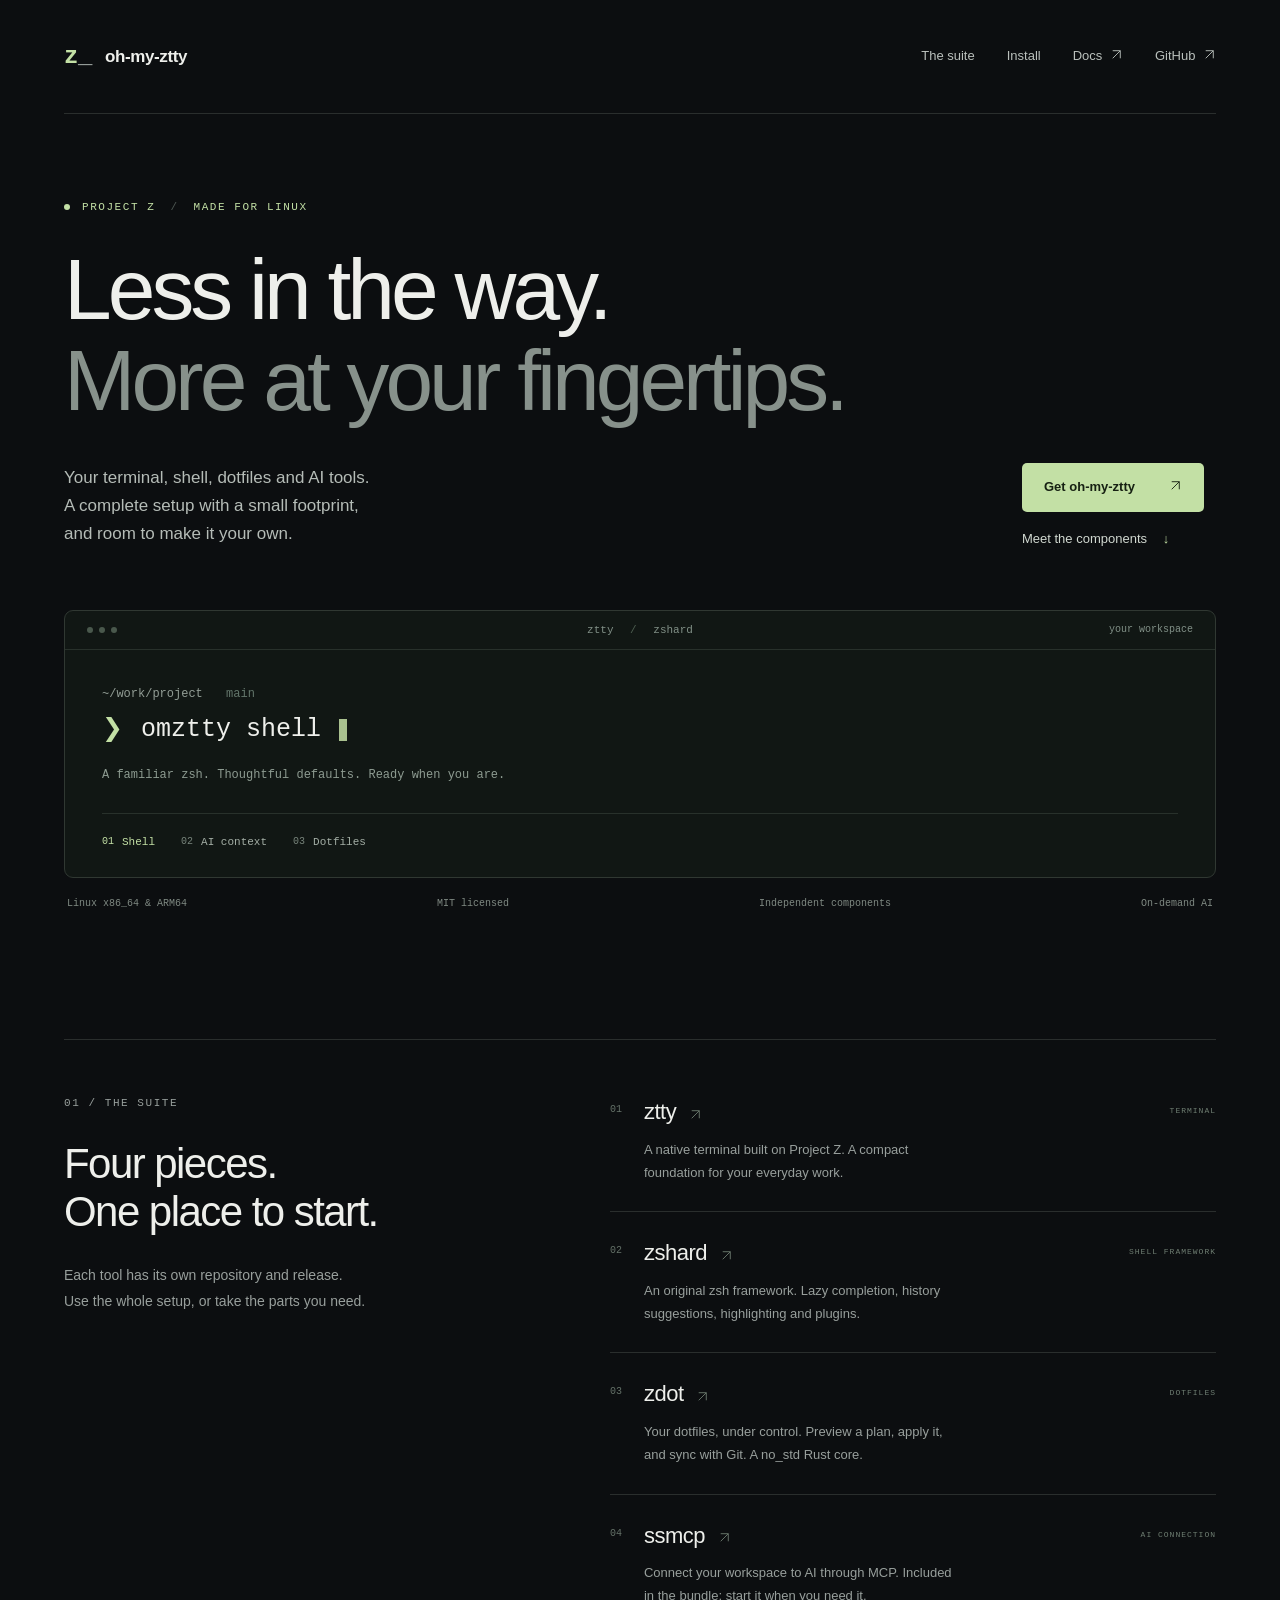
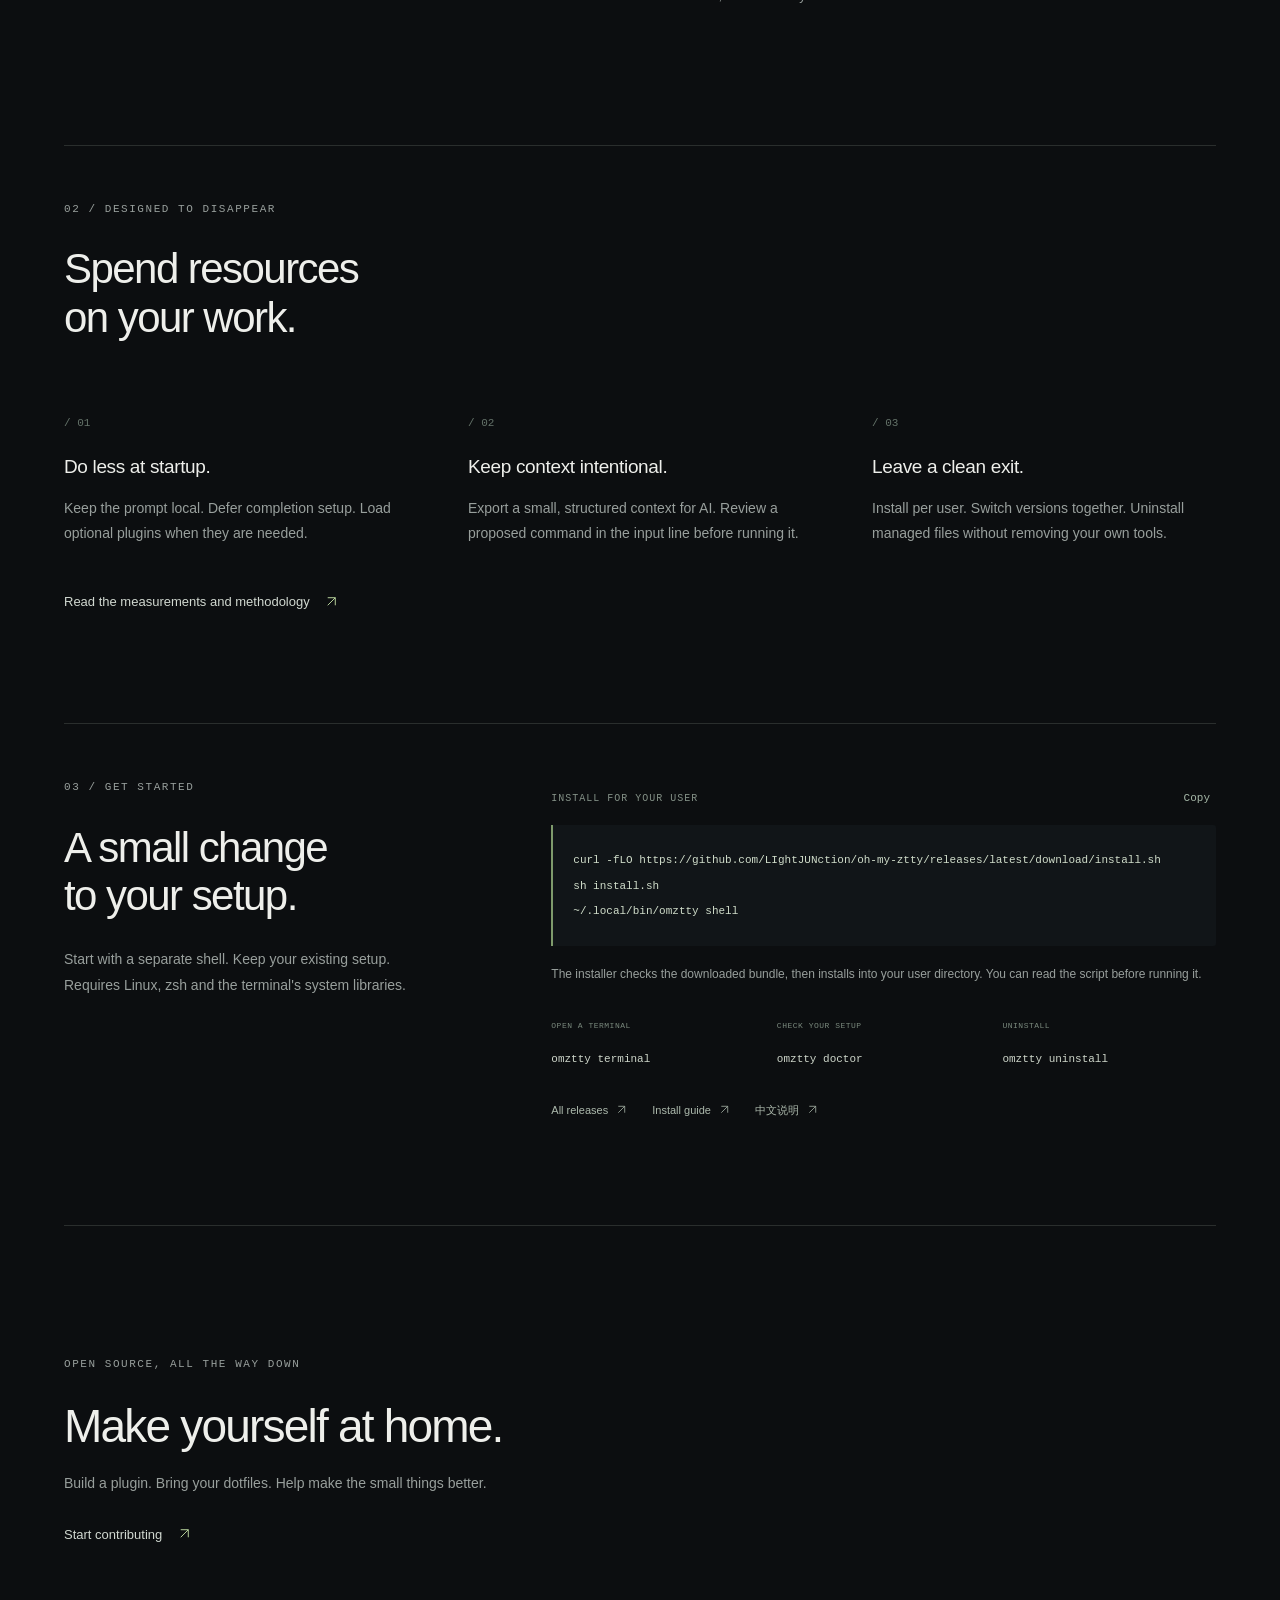
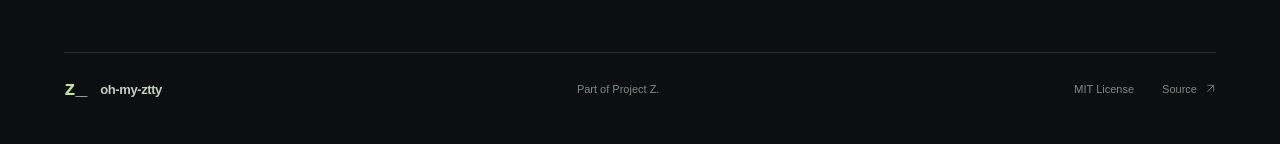
==== commit 0cdc25a9: "Document Ink preset and final performance measurements" ====
--- a/site/index.html
+++ b/site/index.html
@@ -45,7 +45,7 @@
           </div>
         </div>
       </div>
-      <div class="micro-row"><span>Linux x86_64 &amp; ARM64</span><span>MIT licensed</span><span>Independent components</span><span>No suite daemon</span></div>
+      <div class="micro-row"><span>Linux x86_64 &amp; ARM64</span><span>MIT licensed</span><span>Independent components</span><span>On-demand AI</span></div>
     </section>
 
     <section id="components" class="section" aria-labelledby="suite-title">
